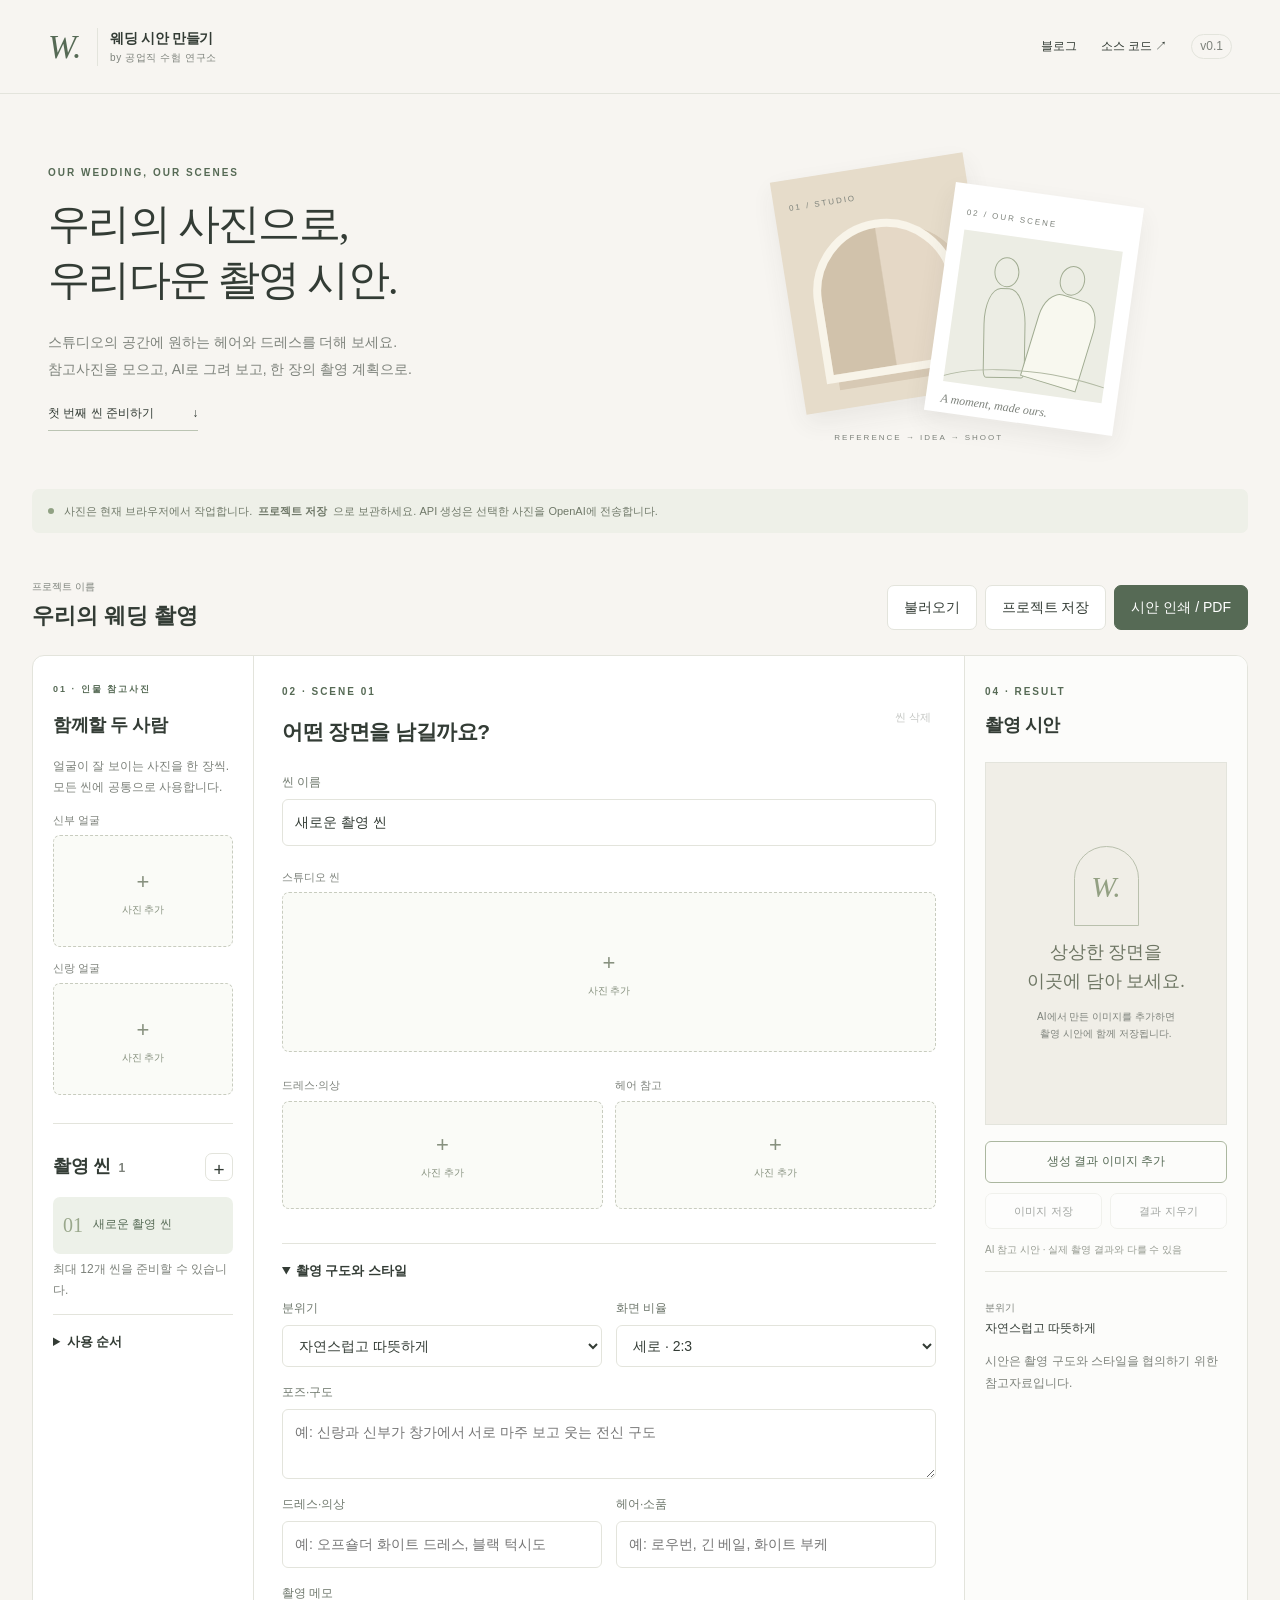
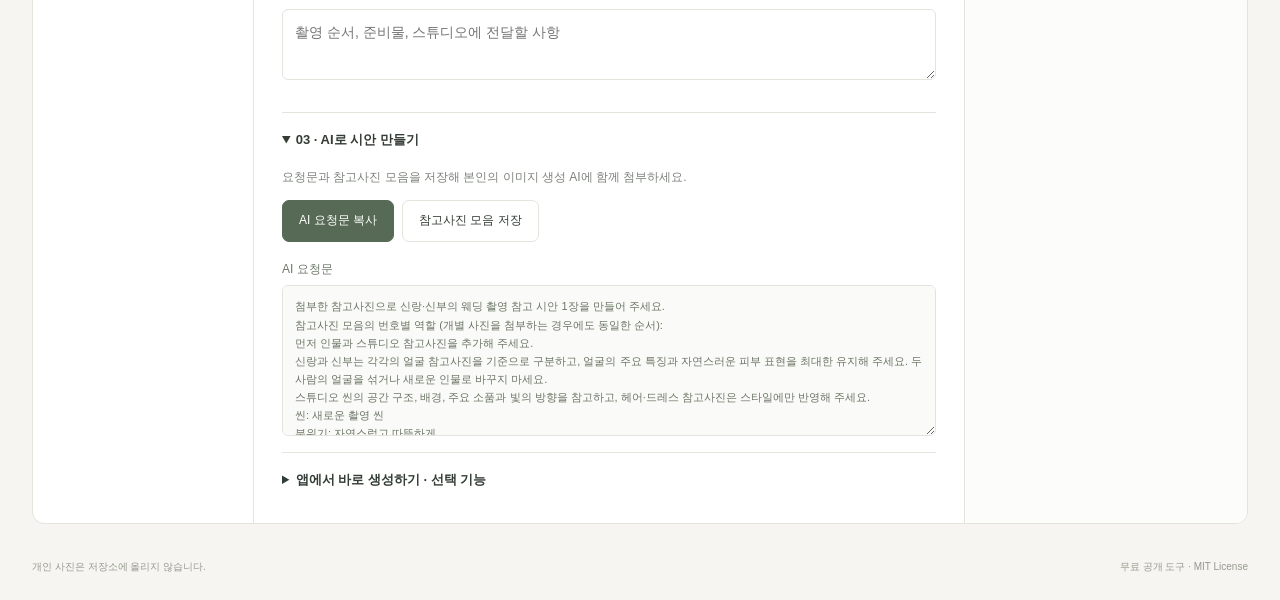
==== index.html @ d135002f "Add wedding concept board with local photo workflow and optional image API" ====
<!doctype html>
<html lang="ko">
<head>
  <meta charset="utf-8"><meta name="viewport" content="width=device-width, initial-scale=1">
  <meta name="description" content="얼굴과 스튜디오, 헤어·드레스 참고사진으로 준비하는 나만의 웨딩 촬영 시안.">
  <title>웨딩 시안 만들기 · DJ</title>
  <link rel="stylesheet" href="assets/app.css">
  <script defer src="assets/core.js"></script><script defer src="assets/app.js"></script>
</head>
<body>
  <header class="topbar"><a class="brand" href="./"><span class="mark">W.</span><span>웨딩 시안 만들기<small>by 공업직 수험 연구소</small></span></a><nav><a href="https://airsystem.tistory.com/">블로그</a><a href="https://github.com/dongjoo-cpf19b/tistory_wedding_dj" target="_blank" rel="noopener">소스 코드 ↗</a><span class="version">v0.1</span></nav></header>
  <main>
    <section class="intro"><div><p class="eyebrow">OUR WEDDING, OUR SCENES</p><h1>우리의 사진으로,<br>우리다운 촬영 시안.</h1><p class="lead">스튜디오의 공간에 원하는 헤어와 드레스를 더해 보세요.<br>참고사진을 모으고, AI로 그려 보고, 한 장의 촬영 계획으로.</p><a class="text-link" href="#workspace">첫 번째 씬 준비하기 <span>↓</span></a></div><div class="intro-art" aria-hidden="true"><div class="paper back"><span>01 / STUDIO</span><div class="arch"></div></div><div class="paper front"><span>02 / OUR SCENE</span><div class="line-art"><i></i><i></i></div><small>A moment, made ours.</small></div><span class="art-caption">REFERENCE → IDEA → SHOOT</span></div></section>
    <div class="privacy-note"><span class="dot"></span> 사진은 현재 브라우저에서 작업합니다. <b>프로젝트 저장</b>으로 보관하세요. API 생성은 선택한 사진을 OpenAI에 전송합니다.</div>
    <div class="project-bar" id="workspace"><label>프로젝트 이름<input id="project-name" maxlength="80" value="우리의 웨딩 촬영" aria-label="프로젝트 이름"></label><div class="actions"><button id="load-project">불러오기</button><button id="save-project">프로젝트 저장</button><button id="print-project" class="dark">시안 인쇄 / PDF</button><input id="project-file" type="file" accept=".json,.wedding.json" hidden></div></div>
    <div class="workspace">
      <aside class="sidebar"><p class="step-label">01 · 인물 참고사진</p><h2>함께할 두 사람</h2><p class="hint">얼굴이 잘 보이는 사진을 한 장씩.<br>모든 씬에 공통으로 사용합니다.</p><div id="people"></div><div class="divider"></div><div class="row"><h2>촬영 씬 <span id="scene-count">1</span></h2><button id="add-scene" class="icon-button" aria-label="씬 추가">+</button></div><div id="scene-list"></div><p class="hint">최대 12개 씬을 준비할 수 있습니다.</p><details><summary>사용 순서</summary><ol><li>인물과 씬 참고사진 추가</li><li>원하는 구도·의상·헤어 입력</li><li>AI 요청문과 참고사진 준비</li><li>생성 결과 추가 후 시안 저장</li></ol><p>본인 또는 사용 동의를 받은 인물사진과 이용 가능한 스튜디오 사진을 사용하세요.</p></details></aside>
      <section class="editor"><div class="editor-heading"><div><p class="step-label" id="scene-number">02 · SCENE 01</p><h2>어떤 장면을 남길까요?</h2></div><button id="remove-scene" class="quiet">씬 삭제</button></div>
        <label class="field">씬 이름<input id="scene-title" maxlength="80" placeholder="예: 창가에서 마주 보기"></label>
        <div id="references" class="references"></div>
        <details open class="settings"><summary>촬영 구도와 스타일</summary><div class="two-col"><label class="field">분위기<select id="mood"><option>자연스럽고 따뜻하게</option><option>밝고 사랑스럽게</option><option>차분하고 우아하게</option><option>선명하고 감각적으로</option><option>필름 사진처럼</option></select></label><label class="field">화면 비율<select id="size"><option value="1024x1536">세로 · 2:3</option><option value="1536x1024">가로 · 3:2</option><option value="1024x1024">정사각 · 1:1</option></select></label></div><label class="field">포즈·구도<textarea id="pose" rows="2" maxlength="1200" placeholder="예: 신랑과 신부가 창가에서 서로 마주 보고 웃는 전신 구도"></textarea></label><div class="two-col"><label class="field">드레스·의상<input id="outfit" maxlength="300" placeholder="예: 오프숄더 화이트 드레스, 블랙 턱시도"></label><label class="field">헤어·소품<input id="hair" maxlength="300" placeholder="예: 로우번, 긴 베일, 화이트 부케"></label></div><label class="field">촬영 메모<textarea id="memo" rows="2" maxlength="1200" placeholder="촬영 순서, 준비물, 스튜디오에 전달할 사항"></textarea></label></details>
        <details class="ai-panel" open><summary>03 · AI로 시안 만들기</summary><p>요청문과 참고사진 모음을 저장해 본인의 이미지 생성 AI에 함께 첨부하세요.</p><div class="actions"><button id="copy-prompt" class="dark">AI 요청문 복사</button><button id="save-reference">참고사진 모음 저장</button></div><label class="field prompt-field">AI 요청문<textarea id="prompt" rows="7" readonly></textarea></label><details class="api-settings"><summary>앱에서 바로 생성하기 · 선택 기능</summary><p id="api-status">연결 상태 확인 중</p><p class="hint">개인 API 키를 설정한 로컬 실행에서 사용할 수 있습니다. 생성 버튼을 누르면 인물·씬 참고사진이 OpenAI로 전송되며 API 이용료가 발생합니다. 실제 얼굴과 완전히 일치하지 않을 수 있습니다.</p><label class="check"><input id="api-consent" type="checkbox">선택한 사진 전송 및 API 비용 발생을 확인했습니다.</label><button id="generate" class="dark" disabled>AI 이미지 1장 생성</button><p class="hint" id="generation-status" role="status"></p></details></details>
      </section>
      <aside class="result-panel"><p class="step-label">04 · RESULT</p><h2>촬영 시안</h2><div id="result-preview" class="result-preview"><div class="empty-art">W.</div><p>상상한 장면을<br>이곳에 담아 보세요.</p><small>AI에서 만든 이미지를 추가하면<br>촬영 시안에 함께 저장됩니다.</small></div><label class="upload-result" for="result-file">생성 결과 이미지 추가<input id="result-file" type="file" accept="image/png,image/jpeg,image/webp" hidden></label><div class="actions"><button id="download-result" disabled>이미지 저장</button><button id="clear-result" disabled>결과 지우기</button></div><p class="result-note">AI 참고 시안 · 실제 촬영 결과와 다를 수 있음</p><dl id="result-meta"></dl><p class="hint">시안은 촬영 구도와 스타일을 협의하기 위한 참고자료입니다.</p></aside>
    </div>
    <section id="print-board" aria-label="전체 촬영 시안"></section>
  </main><footer>개인 사진은 저장소에 올리지 않습니다. <span>무료 공개 도구 · MIT License</span></footer><div id="toast" role="status" aria-live="polite"></div>
</body></html>
---- assets/app.css ----
@charset "UTF-8";
:root{--bg:#f7f5f1;--paper:#fff;--ink:#333c35;--muted:#7d827b;--line:#e3e4dc;--green:#566a55;--pale:#edf1e9;--sand:#e5d8c6;--serif:Georgia,"Noto Serif KR",serif}*{box-sizing:border-box}html{scroll-behavior:smooth}body{margin:0;background:var(--bg);color:var(--ink);font:14px/1.65 -apple-system,BlinkMacSystemFont,"Segoe UI","Noto Sans KR",sans-serif}button,input,textarea,select{font:inherit}button,a,label.upload-result{touch-action:manipulation}button{padding:10px 16px;border:1px solid var(--line);border-radius:7px;background:#fff;color:var(--ink);cursor:pointer}button:hover{background:var(--pale);border-color:#a5b19d}button:disabled{opacity:.45;cursor:not-allowed}button.dark{background:var(--green);border-color:var(--green);color:#fff}button.dark:hover{background:#40523e}a{color:inherit;text-decoration:none}a:hover{text-decoration:underline}input,textarea,select{width:100%;color:var(--ink);background:#fff;border:1px solid var(--line);border-radius:6px;padding:11px 12px}textarea{resize:vertical}input:focus,textarea:focus,select:focus,button:focus-visible,summary:focus-visible{outline:2px solid #8a9a7c;outline-offset:3px}h1,h2,p{margin-top:0}h2{font-size:18px;font-weight:600;letter-spacing:-.5px}small,.hint{color:var(--muted);font-size:12px}.hint{line-height:1.8}label.field{display:block;font-size:12px;color:#6f786d;font-weight:500;margin-bottom:16px}.field input,.field textarea,.field select{display:block;margin-top:6px;font-size:14px;font-weight:400}.topbar{max-width:1440px;margin:auto;display:flex;align-items:center;justify-content:space-between;height:94px;padding:0 48px;border-bottom:1px solid var(--line)}.brand{display:flex;align-items:center;gap:12px;font-weight:650;letter-spacing:-.3px}.brand small{display:block;font-size:10px;letter-spacing:.6px;font-weight:400}.mark{font:italic 34px var(--serif);color:var(--green);border-right:1px solid var(--line);padding-right:16px}.topbar nav{display:flex;gap:24px;align-items:center;font-size:12px}.version{border:1px solid var(--line);padding:2px 8px;border-radius:20px;color:var(--muted)}main{max-width:1344px;margin:auto;padding:0 32px}.intro{display:grid;grid-template-columns:1.2fr 1fr;gap:50px;min-height:390px;padding:58px 16px 40px;align-items:center}.eyebrow,.step-label{font-size:10px;letter-spacing:2px;color:var(--green);font-weight:600;margin-bottom:14px}.intro h1{font:400 42px/1.35 var(--serif);letter-spacing:-1.7px;margin-bottom:20px}.lead{color:var(--muted);font-size:14px;line-height:1.9}.text-link{display:inline-block;margin-top:8px;font-size:12px;border-bottom:1px solid #bbc4b3;padding-bottom:6px}.text-link span{margin-left:35px}.intro-art{height:285px;position:relative;max-width:410px;justify-self:center;width:100%}.paper{position:absolute;background:#fff;box-shadow:0 10px 24px #333c3512;padding:15px}.paper span{font-size:8px;letter-spacing:2px;color:var(--muted)}.paper.back{width:195px;height:235px;left:18px;top:10px;transform:rotate(-9deg);background:#e6dcca}.paper.front{width:190px;height:230px;left:170px;top:38px;transform:rotate(8deg)}.paper.front small{font:italic 12px var(--serif)}.arch{margin:15px 10px 0;height:155px;border-radius:90px 90px 0 0;background:linear-gradient(90deg,#d1c2ab 49%,#e5d8c6 50%);border:8px solid #f8f4e9;box-shadow:12px 8px 0 #d7c9b4}.line-art{height:153px;position:relative;background:#ecede4;margin:8px 0 5px;overflow:hidden}.line-art:after{content:"";position:absolute;width:230px;height:70px;border:1px solid #b2baa4;border-radius:50%;bottom:-50px;left:-20px}.line-art i{position:absolute;border:1px solid #a2ad93;border-radius:40% 40% 8% 8%;width:42px;height:90px;left:33px;top:52px;transform:rotate(-7deg)}.line-art i:before{content:"";position:absolute;width:23px;height:28px;border:1px solid #a2ad93;border-radius:50%;top:-32px;left:9px}.line-art i+i{width:58px;left:82px;transform:rotate(9deg);border-radius:30% 30% 0 0;background:#f8f8ef}.art-caption{position:absolute;bottom:-4px;left:65px;font-size:8px;letter-spacing:2px;color:var(--muted)}.privacy-note{display:flex;align-items:center;gap:6px;flex-wrap:wrap;padding:13px 16px;background:#eef0e8;font-size:11px;color:#6f7868;border-radius:7px;margin:5px 0 26px}.dot{height:6px;width:6px;border-radius:50%;background:#90a183;margin-right:4px}.project-bar{scroll-margin-top:20px;display:flex;justify-content:space-between;align-items:center;gap:20px;padding:20px 0}.project-bar>label{font-size:10px;color:var(--muted)}.project-bar input{border:0;background:none;padding:0;font-size:22px;font-weight:600;line-height:1.8;max-width:400px}.actions{display:flex;gap:8px;flex-wrap:wrap}.workspace{display:grid;grid-template-columns:220px minmax(0,1fr) 282px;align-items:start;border:1px solid var(--line);border-radius:12px;background:var(--paper);overflow:hidden}.sidebar{padding:26px 20px}.sidebar .step-label{font-size:9px}.divider{border-top:1px solid var(--line);margin:28px 0}.row{display:flex;justify-content:space-between;align-items:center;margin-bottom:15px}.row h2{margin:0}.row h2 span{font-size:12px;color:var(--muted);margin-left:4px}.icon-button{width:28px;height:28px;padding:0;font-size:19px}.scene-item{display:flex;gap:10px;width:100%;padding:12px 10px;text-align:left;border:0;margin-bottom:5px;font-size:12px;align-items:center}.scene-item.active{background:var(--pale);color:var(--green)}.scene-item .num{font-family:var(--serif);font-size:20px;color:#9aa88c}.scene-item span:last-child{overflow:hidden;text-overflow:ellipsis;white-space:nowrap}.editor{padding:28px;border-left:1px solid var(--line);border-right:1px solid var(--line);min-width:0}.editor-heading{display:flex;justify-content:space-between;align-items:center;margin-bottom:24px;gap:8px}.editor-heading h2{font-size:21px;margin:0}.quiet{border:0;padding:5px;color:var(--muted);font-size:11px;white-space:nowrap}.references{display:grid;grid-template-columns:1fr 1fr;gap:12px;margin:22px 0}.asset{position:relative;margin-bottom:12px}.asset-label{font-size:11px;display:flex;justify-content:space-between;color:var(--muted);margin-bottom:6px}.asset-label button{padding:0;border:0;font-size:10px}.asset-input{display:block;cursor:pointer;text-align:center;height:108px;border:1px dashed #c8ccbf;border-radius:7px;overflow:hidden;background:#fafbf7}.asset-input:hover{background:var(--pale)}.asset-input input{position:absolute;width:1px;height:1px;opacity:0}.asset-input:focus-within{outline:2px solid var(--green)}.asset-input img{width:100%;height:100%;object-fit:cover}.asset-empty{height:100%;display:flex;align-items:center;justify-content:center;flex-direction:column;color:#87917f;gap:2px}.asset-empty b{font-size:22px;font-weight:300}.asset-empty span{font-size:10px}.asset.studio{grid-column:1/-1}.asset.studio .asset-input{height:160px}.sidebar .asset-input{height:112px}.two-col{display:grid;grid-template-columns:1fr 1fr;gap:14px}details{border-top:1px solid var(--line);padding:16px 0;font-size:12px}summary{font-size:13px;font-weight:600;cursor:pointer;list-style-position:inside}details[open]>summary{margin-bottom:18px}.sidebar details p,.sidebar li{font-size:11px;color:var(--muted)}.sidebar ol{padding-left:18px}.settings{margin-top:10px}.ai-panel{padding-bottom:0}.ai-panel>p{color:var(--muted)}.prompt-field{margin-top:18px}.prompt-field textarea{font-size:11px;background:#fafbf8;color:#6b7465}.api-settings{padding-bottom:4px}.check{display:flex;align-items:flex-start;gap:8px;margin:12px 0;font-size:11px}.check input{width:auto;margin:4px 0}.result-panel{padding:28px 20px;background:#fcfcfa;align-self:stretch}.result-preview{margin:22px 0 16px;aspect-ratio:2/3;border:1px solid var(--line);background:#f0eee7;display:flex;align-items:center;justify-content:center;flex-direction:column;text-align:center;padding:18px}.result-preview img{width:100%;height:100%;object-fit:contain}.result-preview.has-image{padding:0;background:#eee}.result-preview p{font-family:var(--serif);font-size:18px;color:#6e7664;margin:12px 0}.result-preview small{font-size:10px}.empty-art{width:65px;height:80px;border:1px solid #b9c0ad;border-radius:40px 40px 0 0;font:italic 30px/80px var(--serif);color:#93a083}.upload-result{display:block;border:1px solid #abb79f;border-radius:6px;text-align:center;cursor:pointer;padding:10px;font-size:12px;margin-bottom:10px;color:var(--green)}.result-panel .actions button{flex:1;font-size:11px;padding:8px}.result-note{font-size:10px;color:#969b91;margin-top:13px}.result-panel dl{border-top:1px solid var(--line);padding-top:16px;font-size:12px}.result-panel dt{color:var(--muted);font-size:10px;margin-top:12px}.result-panel dd{margin:3px 0;white-space:pre-wrap;overflow-wrap:anywhere}.result-panel .step-label{margin-bottom:10px}footer{max-width:1280px;margin:35px auto 25px;padding:0 32px;display:flex;justify-content:space-between;font-size:10px;color:#949a8e}#toast{position:fixed;bottom:28px;left:50%;transform:translateX(-50%);background:#344733;color:#fff;padding:12px 22px;border-radius:8px;box-shadow:0 6px 20px #2222;font-size:13px;opacity:0;pointer-events:none;transition:opacity .15s;z-index:20;max-width:90vw;width:max-content}#toast.show{opacity:1}#print-board{display:none}.print-scene{break-after:page}.print-scene:last-child{break-after:auto}.print-result{width:100%;max-height:145mm;object-fit:contain}.print-refs{display:flex;gap:8px}.print-refs figure{margin:0;flex:1;min-width:0}.print-refs img{width:100%;height:40mm;object-fit:contain}.print-refs figcaption{font-size:10px}.print-scene p{white-space:pre-wrap;overflow-wrap:anywhere}
@media(min-width:1450px){.intro{padding-top:64px;padding-bottom:48px}}@media(max-width:1100px){.workspace{grid-template-columns:180px minmax(0,1fr)}.result-panel{grid-column:2;border-left:1px solid var(--line);border-top:1px solid var(--line)}.result-preview{max-width:340px;margin:20px auto}.editor{border-right:0}.sidebar{grid-row:1/3;padding:24px 16px}.result-panel .actions{max-width:340px;margin:auto}.upload-result{max-width:340px;margin:10px auto}.intro h1{font-size:36px}.intro-art{transform:scale(.9)}}@media(max-width:720px){.topbar{padding:0 20px;height:78px}.topbar nav{gap:14px;font-size:11px}.topbar nav>a:first-child,.version{display:none}main{padding:0 16px}.intro{grid-template-columns:1fr;padding:36px 4px 26px;gap:10px;min-height:0}.intro h1{font-size:34px}.intro-art{display:none}.lead{font-size:13px}.privacy-note{font-size:10px;line-height:1.8}.project-bar{display:block}.project-bar .actions{margin-top:14px}.project-bar button{font-size:11px;padding:9px 12px}.workspace{display:block}.sidebar{padding:22px;border-bottom:1px solid var(--line)}#people{display:grid;grid-template-columns:1fr 1fr;gap:12px}.sidebar .divider{margin:20px 0}.sidebar .hint br{display:none}#scene-list{display:flex;gap:6px;overflow:auto}.scene-item{width:auto;min-width:130px;max-width:180px}.sidebar>details{padding-bottom:0}.editor,.result-panel{padding:24px 20px;border-left:0;border-right:0}.editor-heading h2{font-size:19px}.references{gap:10px}.two-col{grid-template-columns:1fr;gap:0}.result-panel{border-top:1px solid var(--line)}footer{display:block;padding:0 20px}footer span{display:block;margin-top:6px}button{padding:10px 13px}.ai-panel .actions button{font-size:12px}.result-preview{width:100%;max-width:380px}}
@media print{@page{size:A4;margin:14mm}body{background:white;color:#222}.topbar,.intro,.privacy-note,.project-bar,.workspace,footer,#toast{display:none!important}main{padding:0;max-width:none}#print-board{display:block}.print-scene{font-size:12px}.print-scene h1{font-size:24px}.print-scene h2{font-size:18px;margin-top:14px}.print-scene .print-meta{display:grid;grid-template-columns:1fr 1fr;gap:12px}.print-scene .print-caption{font-size:10px;color:#777}.print-refs{break-inside:avoid}}
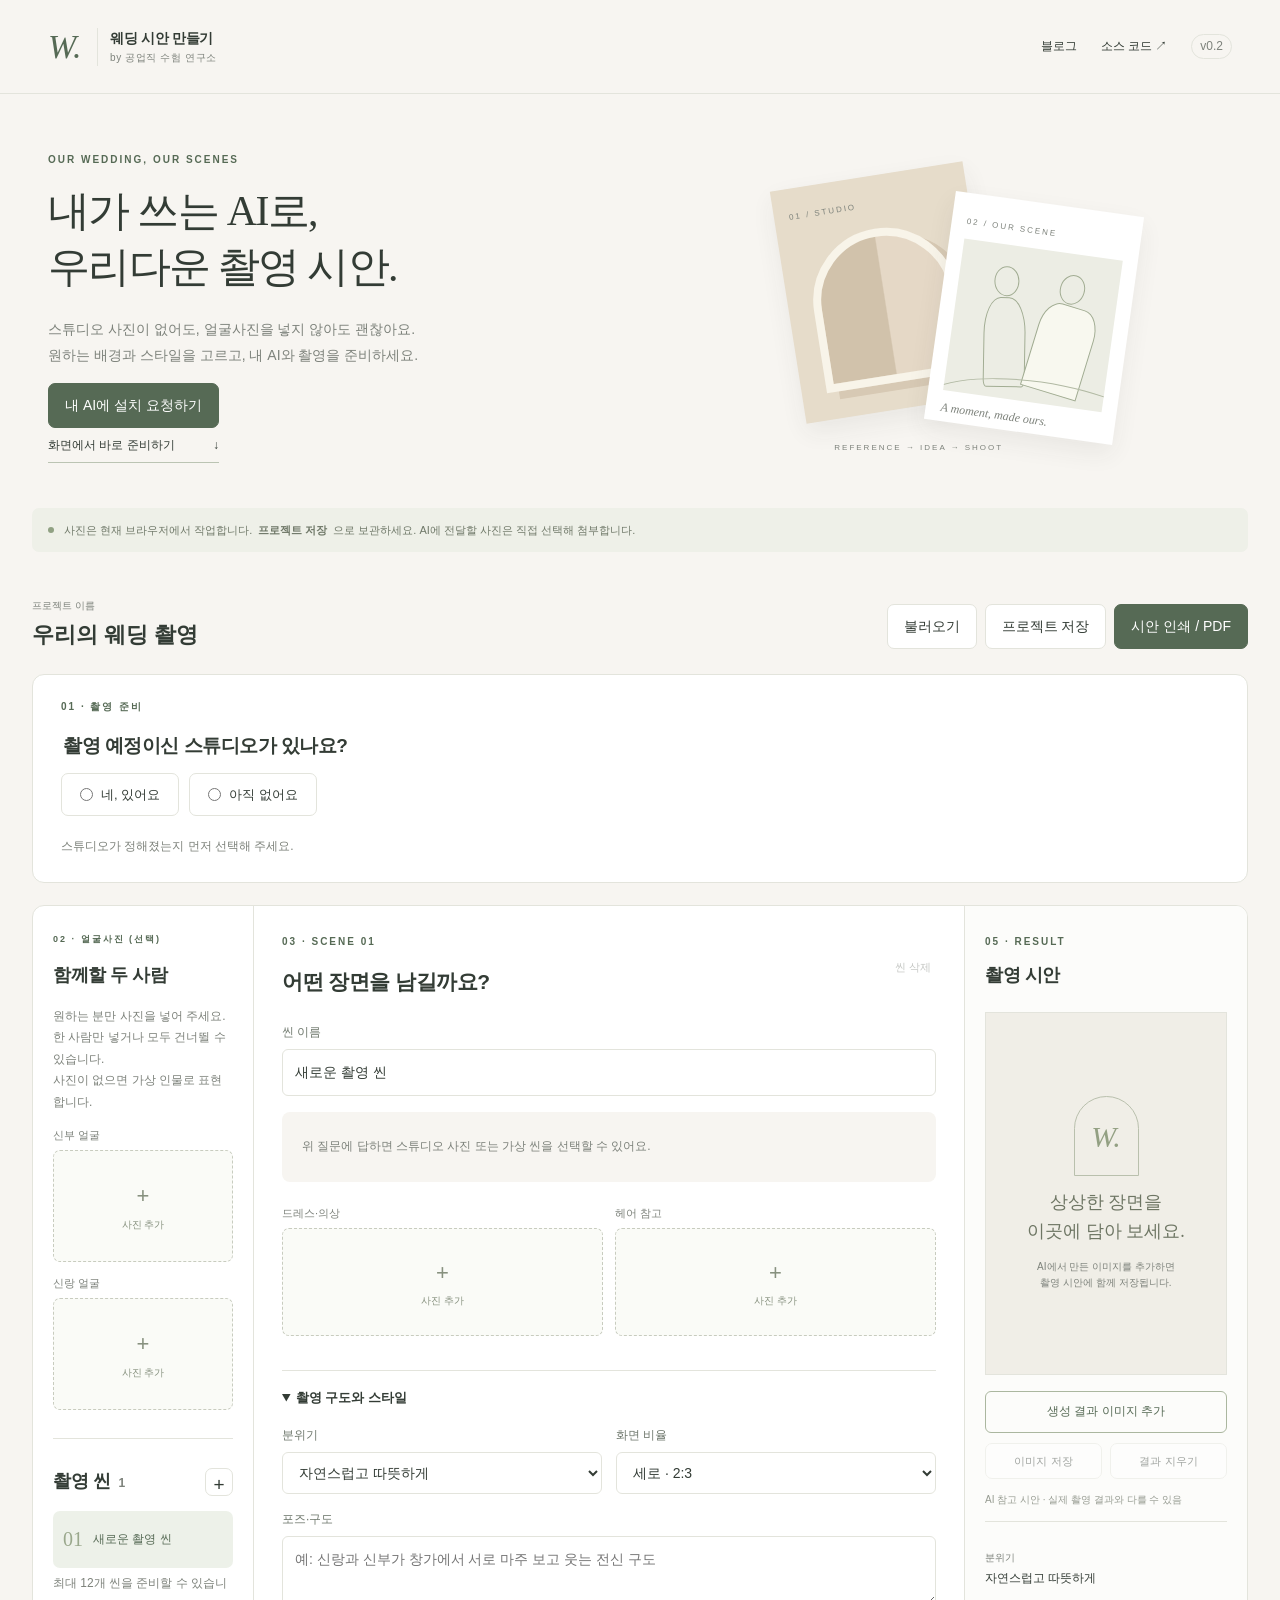
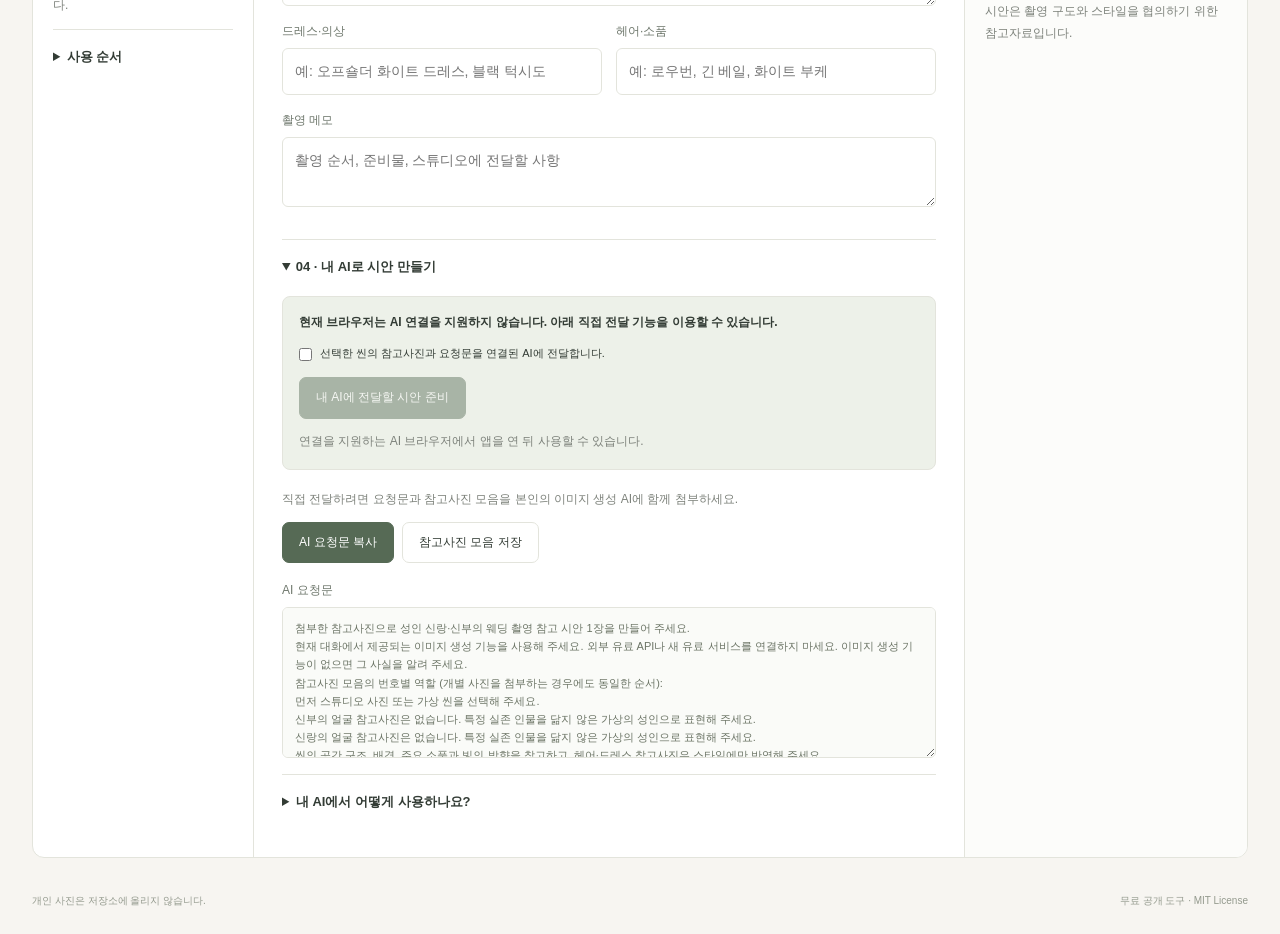
==== commit e04b457b: "Package portable wedding app with optional faces, virtual scenes and native AI handoff" ====
--- a/index.html
+++ b/index.html
@@ -2,26 +2,32 @@
 <html lang="ko">
 <head>
   <meta charset="utf-8"><meta name="viewport" content="width=device-width, initial-scale=1">
-  <meta name="description" content="얼굴과 스튜디오, 헤어·드레스 참고사진으로 준비하는 나만의 웨딩 촬영 시안.">
+  <meta name="description" content="스튜디오 사진 또는 가상 씬을 고르고, 내가 쓰는 AI로 준비하는 웨딩 촬영 시안. 얼굴사진은 선택입니다.">
   <title>웨딩 시안 만들기 · DJ</title>
   <link rel="stylesheet" href="assets/app.css">
-  <script defer src="assets/core.js"></script><script defer src="assets/app.js"></script>
+  <script defer src="assets/scenes.js"></script><script defer src="assets/core.js"></script><script defer src="assets/app.js"></script>
 </head>
 <body>
-  <header class="topbar"><a class="brand" href="./"><span class="mark">W.</span><span>웨딩 시안 만들기<small>by 공업직 수험 연구소</small></span></a><nav><a href="https://airsystem.tistory.com/">블로그</a><a href="https://github.com/dongjoo-cpf19b/tistory_wedding_dj" target="_blank" rel="noopener">소스 코드 ↗</a><span class="version">v0.1</span></nav></header>
+  <header class="topbar"><a class="brand" href="./"><span class="mark">W.</span><span>웨딩 시안 만들기<small>by 공업직 수험 연구소</small></span></a><nav><a href="https://airsystem.tistory.com/">블로그</a><a href="https://github.com/dongjoo-cpf19b/tistory_wedding_dj" target="_blank" rel="noopener">소스 코드 ↗</a><span class="version">v0.2</span></nav></header>
   <main>
-    <section class="intro"><div><p class="eyebrow">OUR WEDDING, OUR SCENES</p><h1>우리의 사진으로,<br>우리다운 촬영 시안.</h1><p class="lead">스튜디오의 공간에 원하는 헤어와 드레스를 더해 보세요.<br>참고사진을 모으고, AI로 그려 보고, 한 장의 촬영 계획으로.</p><a class="text-link" href="#workspace">첫 번째 씬 준비하기 <span>↓</span></a></div><div class="intro-art" aria-hidden="true"><div class="paper back"><span>01 / STUDIO</span><div class="arch"></div></div><div class="paper front"><span>02 / OUR SCENE</span><div class="line-art"><i></i><i></i></div><small>A moment, made ours.</small></div><span class="art-caption">REFERENCE → IDEA → SHOOT</span></div></section>
-    <div class="privacy-note"><span class="dot"></span> 사진은 현재 브라우저에서 작업합니다. <b>프로젝트 저장</b>으로 보관하세요. API 생성은 선택한 사진을 OpenAI에 전송합니다.</div>
+    <section class="intro"><div><p class="eyebrow">OUR WEDDING, OUR SCENES</p><h1>내가 쓰는 AI로,<br>우리다운 촬영 시안.</h1><p class="lead">스튜디오 사진이 없어도, 얼굴사진을 넣지 않아도 괜찮아요.<br>원하는 배경과 스타일을 고르고, 내 AI와 촬영을 준비하세요.</p><button id="copy-install" class="dark">내 AI에 설치 요청하기</button><br><a class="text-link" href="#workspace">화면에서 바로 준비하기 <span>↓</span></a></div><div class="intro-art" aria-hidden="true"><div class="paper back"><span>01 / STUDIO</span><div class="arch"></div></div><div class="paper front"><span>02 / OUR SCENE</span><div class="line-art"><i></i><i></i></div><small>A moment, made ours.</small></div><span class="art-caption">REFERENCE → IDEA → SHOOT</span></div></section>
+    <div class="privacy-note"><span class="dot"></span> 사진은 현재 브라우저에서 작업합니다. <b>프로젝트 저장</b>으로 보관하세요. AI에 전달할 사진은 직접 선택해 첨부합니다.</div>
     <div class="project-bar" id="workspace"><label>프로젝트 이름<input id="project-name" maxlength="80" value="우리의 웨딩 촬영" aria-label="프로젝트 이름"></label><div class="actions"><button id="load-project">불러오기</button><button id="save-project">프로젝트 저장</button><button id="print-project" class="dark">시안 인쇄 / PDF</button><input id="project-file" type="file" accept=".json,.wedding.json" hidden></div></div>
+    <section class="studio-setup" aria-label="스튜디오 준비 상태">
+      <p class="step-label">01 · 촬영 준비</p>
+      <fieldset><legend>촬영 예정이신 스튜디오가 있나요?</legend><div class="choice-row"><label><input type="radio" name="studioPlan" value="yes">네, 있어요</label><label><input type="radio" name="studioPlan" value="no">아직 없어요</label></div></fieldset>
+      <fieldset id="studio-photo-question" hidden><legend>예정인 스튜디오 씬 사진들이 있나요?</legend><div class="choice-row"><label><input type="radio" name="hasStudioPhotos" value="yes">네, 사진이 있어요</label><label><input type="radio" name="hasStudioPhotos" value="no">사진은 없어요</label></div></fieldset>
+      <p class="hint" id="studio-route" role="status">스튜디오가 정해졌는지 먼저 선택해 주세요.</p>
+    </section>
     <div class="workspace">
-      <aside class="sidebar"><p class="step-label">01 · 인물 참고사진</p><h2>함께할 두 사람</h2><p class="hint">얼굴이 잘 보이는 사진을 한 장씩.<br>모든 씬에 공통으로 사용합니다.</p><div id="people"></div><div class="divider"></div><div class="row"><h2>촬영 씬 <span id="scene-count">1</span></h2><button id="add-scene" class="icon-button" aria-label="씬 추가">+</button></div><div id="scene-list"></div><p class="hint">최대 12개 씬을 준비할 수 있습니다.</p><details><summary>사용 순서</summary><ol><li>인물과 씬 참고사진 추가</li><li>원하는 구도·의상·헤어 입력</li><li>AI 요청문과 참고사진 준비</li><li>생성 결과 추가 후 시안 저장</li></ol><p>본인 또는 사용 동의를 받은 인물사진과 이용 가능한 스튜디오 사진을 사용하세요.</p></details></aside>
-      <section class="editor"><div class="editor-heading"><div><p class="step-label" id="scene-number">02 · SCENE 01</p><h2>어떤 장면을 남길까요?</h2></div><button id="remove-scene" class="quiet">씬 삭제</button></div>
+      <aside class="sidebar"><p class="step-label">02 · 얼굴사진 (선택)</p><h2>함께할 두 사람</h2><p class="hint">원하는 분만 사진을 넣어 주세요.<br>한 사람만 넣거나 모두 건너뛸 수 있습니다.<br>사진이 없으면 가상 인물로 표현합니다.</p><div id="people"></div><div class="divider"></div><div class="row"><h2>촬영 씬 <span id="scene-count">1</span></h2><button id="add-scene" class="icon-button" aria-label="씬 추가">+</button></div><div id="scene-list"></div><p class="hint">최대 12개 씬을 준비할 수 있습니다.</p><details><summary>사용 순서</summary><ol><li>스튜디오 사진 또는 가상 씬 선택</li><li>얼굴사진 추가 (선택)</li><li>원하는 구도·의상·헤어 입력</li><li>AI 요청문과 참고사진 준비</li><li>생성 결과 추가 후 시안 저장</li></ol><p>본인 또는 사용 동의를 받은 인물사진과 이용 가능한 스튜디오 사진을 사용하세요.</p></details></aside>
+      <section class="editor"><div class="editor-heading"><div><p class="step-label" id="scene-number">03 · SCENE 01</p><h2>어떤 장면을 남길까요?</h2></div><button id="remove-scene" class="quiet">씬 삭제</button></div>
         <label class="field">씬 이름<input id="scene-title" maxlength="80" placeholder="예: 창가에서 마주 보기"></label>
-        <div id="references" class="references"></div>
+        <div id="scene-source"></div><div id="references" class="references"></div>
         <details open class="settings"><summary>촬영 구도와 스타일</summary><div class="two-col"><label class="field">분위기<select id="mood"><option>자연스럽고 따뜻하게</option><option>밝고 사랑스럽게</option><option>차분하고 우아하게</option><option>선명하고 감각적으로</option><option>필름 사진처럼</option></select></label><label class="field">화면 비율<select id="size"><option value="1024x1536">세로 · 2:3</option><option value="1536x1024">가로 · 3:2</option><option value="1024x1024">정사각 · 1:1</option></select></label></div><label class="field">포즈·구도<textarea id="pose" rows="2" maxlength="1200" placeholder="예: 신랑과 신부가 창가에서 서로 마주 보고 웃는 전신 구도"></textarea></label><div class="two-col"><label class="field">드레스·의상<input id="outfit" maxlength="300" placeholder="예: 오프숄더 화이트 드레스, 블랙 턱시도"></label><label class="field">헤어·소품<input id="hair" maxlength="300" placeholder="예: 로우번, 긴 베일, 화이트 부케"></label></div><label class="field">촬영 메모<textarea id="memo" rows="2" maxlength="1200" placeholder="촬영 순서, 준비물, 스튜디오에 전달할 사항"></textarea></label></details>
-        <details class="ai-panel" open><summary>03 · AI로 시안 만들기</summary><p>요청문과 참고사진 모음을 저장해 본인의 이미지 생성 AI에 함께 첨부하세요.</p><div class="actions"><button id="copy-prompt" class="dark">AI 요청문 복사</button><button id="save-reference">참고사진 모음 저장</button></div><label class="field prompt-field">AI 요청문<textarea id="prompt" rows="7" readonly></textarea></label><details class="api-settings"><summary>앱에서 바로 생성하기 · 선택 기능</summary><p id="api-status">연결 상태 확인 중</p><p class="hint">개인 API 키를 설정한 로컬 실행에서 사용할 수 있습니다. 생성 버튼을 누르면 인물·씬 참고사진이 OpenAI로 전송되며 API 이용료가 발생합니다. 실제 얼굴과 완전히 일치하지 않을 수 있습니다.</p><label class="check"><input id="api-consent" type="checkbox">선택한 사진 전송 및 API 비용 발생을 확인했습니다.</label><button id="generate" class="dark" disabled>AI 이미지 1장 생성</button><p class="hint" id="generation-status" role="status"></p></details></details>
+        <details class="ai-panel" open><summary>04 · 내 AI로 시안 만들기</summary><div class="agent-link"><p id="agent-capability">AI 연결 지원 여부를 확인하고 있습니다.</p><label class="check"><input id="agent-consent" type="checkbox">선택한 씬의 참고사진과 요청문을 연결된 AI에 전달합니다.</label><button id="prepare-ai" class="dark" disabled>내 AI에 전달할 시안 준비</button><p id="agent-status" class="hint" role="status">연결을 지원하는 AI 브라우저에서 앱을 연 뒤 사용할 수 있습니다.</p><button id="cancel-ai" class="quiet" hidden>전달 취소</button></div><p>직접 전달하려면 요청문과 참고사진 모음을 본인의 이미지 생성 AI에 함께 첨부하세요.</p><div class="actions"><button id="copy-prompt" class="dark">AI 요청문 복사</button><button id="save-reference">참고사진 모음 저장</button></div><label class="field prompt-field">AI 요청문<textarea id="prompt" rows="7" readonly></textarea></label><details class="ai-help"><summary>내 AI에서 어떻게 사용하나요?</summary><ol><li>위 버튼으로 요청문을 복사하고 참고사진 모음을 저장합니다.</li><li>이미지 생성 기능이 있는 본인의 AI 대화에 요청문과 사진을 함께 첨부합니다.</li><li>완성된 이미지를 내려받아 오른쪽에 추가합니다.</li></ol><p class="hint">이 도구는 무료이며 API 키를 요구하지 않습니다. 생성은 이용 중인 AI의 기능과 이용 한도에 따릅니다. Claude는 자체 사진 생성 기능이 없어 다른 이미지 생성 도구가 필요합니다.</p></details></details>
       </section>
-      <aside class="result-panel"><p class="step-label">04 · RESULT</p><h2>촬영 시안</h2><div id="result-preview" class="result-preview"><div class="empty-art">W.</div><p>상상한 장면을<br>이곳에 담아 보세요.</p><small>AI에서 만든 이미지를 추가하면<br>촬영 시안에 함께 저장됩니다.</small></div><label class="upload-result" for="result-file">생성 결과 이미지 추가<input id="result-file" type="file" accept="image/png,image/jpeg,image/webp" hidden></label><div class="actions"><button id="download-result" disabled>이미지 저장</button><button id="clear-result" disabled>결과 지우기</button></div><p class="result-note">AI 참고 시안 · 실제 촬영 결과와 다를 수 있음</p><dl id="result-meta"></dl><p class="hint">시안은 촬영 구도와 스타일을 협의하기 위한 참고자료입니다.</p></aside>
+      <aside class="result-panel"><p class="step-label">05 · RESULT</p><h2>촬영 시안</h2><div id="result-preview" class="result-preview"><div class="empty-art">W.</div><p>상상한 장면을<br>이곳에 담아 보세요.</p><small>AI에서 만든 이미지를 추가하면<br>촬영 시안에 함께 저장됩니다.</small></div><label class="upload-result" for="result-file">생성 결과 이미지 추가<input id="result-file" type="file" accept="image/png,image/jpeg,image/webp" hidden></label><div class="actions"><button id="download-result" disabled>이미지 저장</button><button id="clear-result" disabled>결과 지우기</button></div><p class="result-note">AI 참고 시안 · 실제 촬영 결과와 다를 수 있음</p><dl id="result-meta"></dl><p class="hint">시안은 촬영 구도와 스타일을 협의하기 위한 참고자료입니다.</p></aside>
     </div>
     <section id="print-board" aria-label="전체 촬영 시안"></section>
   </main><footer>개인 사진은 저장소에 올리지 않습니다. <span>무료 공개 도구 · MIT License</span></footer><div id="toast" role="status" aria-live="polite"></div>
--- a/assets/app.css
+++ b/assets/app.css
@@ -2,3 +2,9 @@
 :root{--bg:#f7f5f1;--paper:#fff;--ink:#333c35;--muted:#7d827b;--line:#e3e4dc;--green:#566a55;--pale:#edf1e9;--sand:#e5d8c6;--serif:Georgia,"Noto Serif KR",serif}*{box-sizing:border-box}html{scroll-behavior:smooth}body{margin:0;background:var(--bg);color:var(--ink);font:14px/1.65 -apple-system,BlinkMacSystemFont,"Segoe UI","Noto Sans KR",sans-serif}button,input,textarea,select{font:inherit}button,a,label.upload-result{touch-action:manipulation}button{padding:10px 16px;border:1px solid var(--line);border-radius:7px;background:#fff;color:var(--ink);cursor:pointer}button:hover{background:var(--pale);border-color:#a5b19d}button:disabled{opacity:.45;cursor:not-allowed}button.dark{background:var(--green);border-color:var(--green);color:#fff}button.dark:hover{background:#40523e}a{color:inherit;text-decoration:none}a:hover{text-decoration:underline}input,textarea,select{width:100%;color:var(--ink);background:#fff;border:1px solid var(--line);border-radius:6px;padding:11px 12px}textarea{resize:vertical}input:focus,textarea:focus,select:focus,button:focus-visible,summary:focus-visible{outline:2px solid #8a9a7c;outline-offset:3px}h1,h2,p{margin-top:0}h2{font-size:18px;font-weight:600;letter-spacing:-.5px}small,.hint{color:var(--muted);font-size:12px}.hint{line-height:1.8}label.field{display:block;font-size:12px;color:#6f786d;font-weight:500;margin-bottom:16px}.field input,.field textarea,.field select{display:block;margin-top:6px;font-size:14px;font-weight:400}.topbar{max-width:1440px;margin:auto;display:flex;align-items:center;justify-content:space-between;height:94px;padding:0 48px;border-bottom:1px solid var(--line)}.brand{display:flex;align-items:center;gap:12px;font-weight:650;letter-spacing:-.3px}.brand small{display:block;font-size:10px;letter-spacing:.6px;font-weight:400}.mark{font:italic 34px var(--serif);color:var(--green);border-right:1px solid var(--line);padding-right:16px}.topbar nav{display:flex;gap:24px;align-items:center;font-size:12px}.version{border:1px solid var(--line);padding:2px 8px;border-radius:20px;color:var(--muted)}main{max-width:1344px;margin:auto;padding:0 32px}.intro{display:grid;grid-template-columns:1.2fr 1fr;gap:50px;min-height:390px;padding:58px 16px 40px;align-items:center}.eyebrow,.step-label{font-size:10px;letter-spacing:2px;color:var(--green);font-weight:600;margin-bottom:14px}.intro h1{font:400 42px/1.35 var(--serif);letter-spacing:-1.7px;margin-bottom:20px}.lead{color:var(--muted);font-size:14px;line-height:1.9}.text-link{display:inline-block;margin-top:8px;font-size:12px;border-bottom:1px solid #bbc4b3;padding-bottom:6px}.text-link span{margin-left:35px}.intro-art{height:285px;position:relative;max-width:410px;justify-self:center;width:100%}.paper{position:absolute;background:#fff;box-shadow:0 10px 24px #333c3512;padding:15px}.paper span{font-size:8px;letter-spacing:2px;color:var(--muted)}.paper.back{width:195px;height:235px;left:18px;top:10px;transform:rotate(-9deg);background:#e6dcca}.paper.front{width:190px;height:230px;left:170px;top:38px;transform:rotate(8deg)}.paper.front small{font:italic 12px var(--serif)}.arch{margin:15px 10px 0;height:155px;border-radius:90px 90px 0 0;background:linear-gradient(90deg,#d1c2ab 49%,#e5d8c6 50%);border:8px solid #f8f4e9;box-shadow:12px 8px 0 #d7c9b4}.line-art{height:153px;position:relative;background:#ecede4;margin:8px 0 5px;overflow:hidden}.line-art:after{content:"";position:absolute;width:230px;height:70px;border:1px solid #b2baa4;border-radius:50%;bottom:-50px;left:-20px}.line-art i{position:absolute;border:1px solid #a2ad93;border-radius:40% 40% 8% 8%;width:42px;height:90px;left:33px;top:52px;transform:rotate(-7deg)}.line-art i:before{content:"";position:absolute;width:23px;height:28px;border:1px solid #a2ad93;border-radius:50%;top:-32px;left:9px}.line-art i+i{width:58px;left:82px;transform:rotate(9deg);border-radius:30% 30% 0 0;background:#f8f8ef}.art-caption{position:absolute;bottom:-4px;left:65px;font-size:8px;letter-spacing:2px;color:var(--muted)}.privacy-note{display:flex;align-items:center;gap:6px;flex-wrap:wrap;padding:13px 16px;background:#eef0e8;font-size:11px;color:#6f7868;border-radius:7px;margin:5px 0 26px}.dot{height:6px;width:6px;border-radius:50%;background:#90a183;margin-right:4px}.project-bar{scroll-margin-top:20px;display:flex;justify-content:space-between;align-items:center;gap:20px;padding:20px 0}.project-bar>label{font-size:10px;color:var(--muted)}.project-bar input{border:0;background:none;padding:0;font-size:22px;font-weight:600;line-height:1.8;max-width:400px}.actions{display:flex;gap:8px;flex-wrap:wrap}.workspace{display:grid;grid-template-columns:220px minmax(0,1fr) 282px;align-items:start;border:1px solid var(--line);border-radius:12px;background:var(--paper);overflow:hidden}.sidebar{padding:26px 20px}.sidebar .step-label{font-size:9px}.divider{border-top:1px solid var(--line);margin:28px 0}.row{display:flex;justify-content:space-between;align-items:center;margin-bottom:15px}.row h2{margin:0}.row h2 span{font-size:12px;color:var(--muted);margin-left:4px}.icon-button{width:28px;height:28px;padding:0;font-size:19px}.scene-item{display:flex;gap:10px;width:100%;padding:12px 10px;text-align:left;border:0;margin-bottom:5px;font-size:12px;align-items:center}.scene-item.active{background:var(--pale);color:var(--green)}.scene-item .num{font-family:var(--serif);font-size:20px;color:#9aa88c}.scene-item span:last-child{overflow:hidden;text-overflow:ellipsis;white-space:nowrap}.editor{padding:28px;border-left:1px solid var(--line);border-right:1px solid var(--line);min-width:0}.editor-heading{display:flex;justify-content:space-between;align-items:center;margin-bottom:24px;gap:8px}.editor-heading h2{font-size:21px;margin:0}.quiet{border:0;padding:5px;color:var(--muted);font-size:11px;white-space:nowrap}.references{display:grid;grid-template-columns:1fr 1fr;gap:12px;margin:22px 0}.asset{position:relative;margin-bottom:12px}.asset-label{font-size:11px;display:flex;justify-content:space-between;color:var(--muted);margin-bottom:6px}.asset-label button{padding:0;border:0;font-size:10px}.asset-input{display:block;cursor:pointer;text-align:center;height:108px;border:1px dashed #c8ccbf;border-radius:7px;overflow:hidden;background:#fafbf7}.asset-input:hover{background:var(--pale)}.asset-input input{position:absolute;width:1px;height:1px;opacity:0}.asset-input:focus-within{outline:2px solid var(--green)}.asset-input img{width:100%;height:100%;object-fit:cover}.asset-empty{height:100%;display:flex;align-items:center;justify-content:center;flex-direction:column;color:#87917f;gap:2px}.asset-empty b{font-size:22px;font-weight:300}.asset-empty span{font-size:10px}.asset.studio{grid-column:1/-1}.asset.studio .asset-input{height:160px}.sidebar .asset-input{height:112px}.two-col{display:grid;grid-template-columns:1fr 1fr;gap:14px}details{border-top:1px solid var(--line);padding:16px 0;font-size:12px}summary{font-size:13px;font-weight:600;cursor:pointer;list-style-position:inside}details[open]>summary{margin-bottom:18px}.sidebar details p,.sidebar li{font-size:11px;color:var(--muted)}.sidebar ol{padding-left:18px}.settings{margin-top:10px}.ai-panel{padding-bottom:0}.ai-panel>p{color:var(--muted)}.prompt-field{margin-top:18px}.prompt-field textarea{font-size:11px;background:#fafbf8;color:#6b7465}.api-settings{padding-bottom:4px}.check{display:flex;align-items:flex-start;gap:8px;margin:12px 0;font-size:11px}.check input{width:auto;margin:4px 0}.result-panel{padding:28px 20px;background:#fcfcfa;align-self:stretch}.result-preview{margin:22px 0 16px;aspect-ratio:2/3;border:1px solid var(--line);background:#f0eee7;display:flex;align-items:center;justify-content:center;flex-direction:column;text-align:center;padding:18px}.result-preview img{width:100%;height:100%;object-fit:contain}.result-preview.has-image{padding:0;background:#eee}.result-preview p{font-family:var(--serif);font-size:18px;color:#6e7664;margin:12px 0}.result-preview small{font-size:10px}.empty-art{width:65px;height:80px;border:1px solid #b9c0ad;border-radius:40px 40px 0 0;font:italic 30px/80px var(--serif);color:#93a083}.upload-result{display:block;border:1px solid #abb79f;border-radius:6px;text-align:center;cursor:pointer;padding:10px;font-size:12px;margin-bottom:10px;color:var(--green)}.result-panel .actions button{flex:1;font-size:11px;padding:8px}.result-note{font-size:10px;color:#969b91;margin-top:13px}.result-panel dl{border-top:1px solid var(--line);padding-top:16px;font-size:12px}.result-panel dt{color:var(--muted);font-size:10px;margin-top:12px}.result-panel dd{margin:3px 0;white-space:pre-wrap;overflow-wrap:anywhere}.result-panel .step-label{margin-bottom:10px}footer{max-width:1280px;margin:35px auto 25px;padding:0 32px;display:flex;justify-content:space-between;font-size:10px;color:#949a8e}#toast{position:fixed;bottom:28px;left:50%;transform:translateX(-50%);background:#344733;color:#fff;padding:12px 22px;border-radius:8px;box-shadow:0 6px 20px #2222;font-size:13px;opacity:0;pointer-events:none;transition:opacity .15s;z-index:20;max-width:90vw;width:max-content}#toast.show{opacity:1}#print-board{display:none}.print-scene{break-after:page}.print-scene:last-child{break-after:auto}.print-result{width:100%;max-height:145mm;object-fit:contain}.print-refs{display:flex;gap:8px}.print-refs figure{margin:0;flex:1;min-width:0}.print-refs img{width:100%;height:40mm;object-fit:contain}.print-refs figcaption{font-size:10px}.print-scene p{white-space:pre-wrap;overflow-wrap:anywhere}
 @media(min-width:1450px){.intro{padding-top:64px;padding-bottom:48px}}@media(max-width:1100px){.workspace{grid-template-columns:180px minmax(0,1fr)}.result-panel{grid-column:2;border-left:1px solid var(--line);border-top:1px solid var(--line)}.result-preview{max-width:340px;margin:20px auto}.editor{border-right:0}.sidebar{grid-row:1/3;padding:24px 16px}.result-panel .actions{max-width:340px;margin:auto}.upload-result{max-width:340px;margin:10px auto}.intro h1{font-size:36px}.intro-art{transform:scale(.9)}}@media(max-width:720px){.topbar{padding:0 20px;height:78px}.topbar nav{gap:14px;font-size:11px}.topbar nav>a:first-child,.version{display:none}main{padding:0 16px}.intro{grid-template-columns:1fr;padding:36px 4px 26px;gap:10px;min-height:0}.intro h1{font-size:34px}.intro-art{display:none}.lead{font-size:13px}.privacy-note{font-size:10px;line-height:1.8}.project-bar{display:block}.project-bar .actions{margin-top:14px}.project-bar button{font-size:11px;padding:9px 12px}.workspace{display:block}.sidebar{padding:22px;border-bottom:1px solid var(--line)}#people{display:grid;grid-template-columns:1fr 1fr;gap:12px}.sidebar .divider{margin:20px 0}.sidebar .hint br{display:none}#scene-list{display:flex;gap:6px;overflow:auto}.scene-item{width:auto;min-width:130px;max-width:180px}.sidebar>details{padding-bottom:0}.editor,.result-panel{padding:24px 20px;border-left:0;border-right:0}.editor-heading h2{font-size:19px}.references{gap:10px}.two-col{grid-template-columns:1fr;gap:0}.result-panel{border-top:1px solid var(--line)}footer{display:block;padding:0 20px}footer span{display:block;margin-top:6px}button{padding:10px 13px}.ai-panel .actions button{font-size:12px}.result-preview{width:100%;max-width:380px}}
 @media print{@page{size:A4;margin:14mm}body{background:white;color:#222}.topbar,.intro,.privacy-note,.project-bar,.workspace,footer,#toast{display:none!important}main{padding:0;max-width:none}#print-board{display:block}.print-scene{font-size:12px}.print-scene h1{font-size:24px}.print-scene h2{font-size:18px;margin-top:14px}.print-scene .print-meta{display:grid;grid-template-columns:1fr 1fr;gap:12px}.print-scene .print-caption{font-size:10px;color:#777}.print-refs{break-inside:avoid}}
+
+[hidden]{display:none!important}.studio-setup{margin:0 0 22px;padding:24px 28px;border:1px solid var(--line);border-radius:12px;background:#fff}.studio-setup fieldset{border:0;padding:0;margin:0 0 20px}.studio-setup legend{font-size:19px;font-weight:600;margin-bottom:12px;letter-spacing:-.5px}.choice-row{display:flex;gap:10px;flex-wrap:wrap}.choice-row label{cursor:pointer;border:1px solid var(--line);padding:10px 18px;border-radius:7px;display:flex;align-items:center;gap:8px;font-size:13px}.choice-row label:has(input:checked){background:var(--pale);border-color:var(--green)}.choice-row input{width:auto;accent-color:var(--green);margin:0}.studio-setup .hint{margin:0}.virtual-heading{display:flex;align-items:center;justify-content:space-between;margin:24px 0 12px;gap:8px}.virtual-heading h3{font-size:14px;margin:0}.virtual-heading span{font-size:9px;color:var(--green);border:1px solid var(--line);border-radius:20px;padding:2px 8px}.virtual-grid{display:grid;grid-template-columns:repeat(3,minmax(0,1fr));gap:10px}.virtual-card{padding:5px;text-align:left;min-width:0;border:2px solid transparent;background:var(--bg)}.virtual-card[aria-pressed="true"]{border-color:var(--green);background:var(--pale)}.virtual-card img{width:100%;aspect-ratio:2/3;object-fit:cover;border-radius:4px;display:block}.virtual-card b{display:block;font-size:11px;margin:9px 4px 3px}.virtual-card small{display:block;font-size:9px;margin:0 4px 7px}.scene-pending{padding:25px 20px;background:var(--bg);border-radius:8px;color:var(--muted);font-size:12px}.ai-help li{margin:8px 0}.ai-help ol{padding-left:20px}
+@media(max-width:720px){.studio-setup{padding:22px 20px}.studio-setup legend{font-size:17px}.virtual-grid{gap:6px}.virtual-card b{font-size:10px}.virtual-card small{font-size:9px}.choice-row label{padding:10px 12px}}
+@media print{.studio-setup{display:none!important}}
+
+.agent-link{padding:16px;margin:12px 0 20px;background:var(--pale);border:1px solid var(--line);border-radius:8px}.agent-link>p:first-child{font-weight:600;font-size:12px}.agent-link .hint{margin:12px 0 0}.agent-link .check{line-height:1.8}
